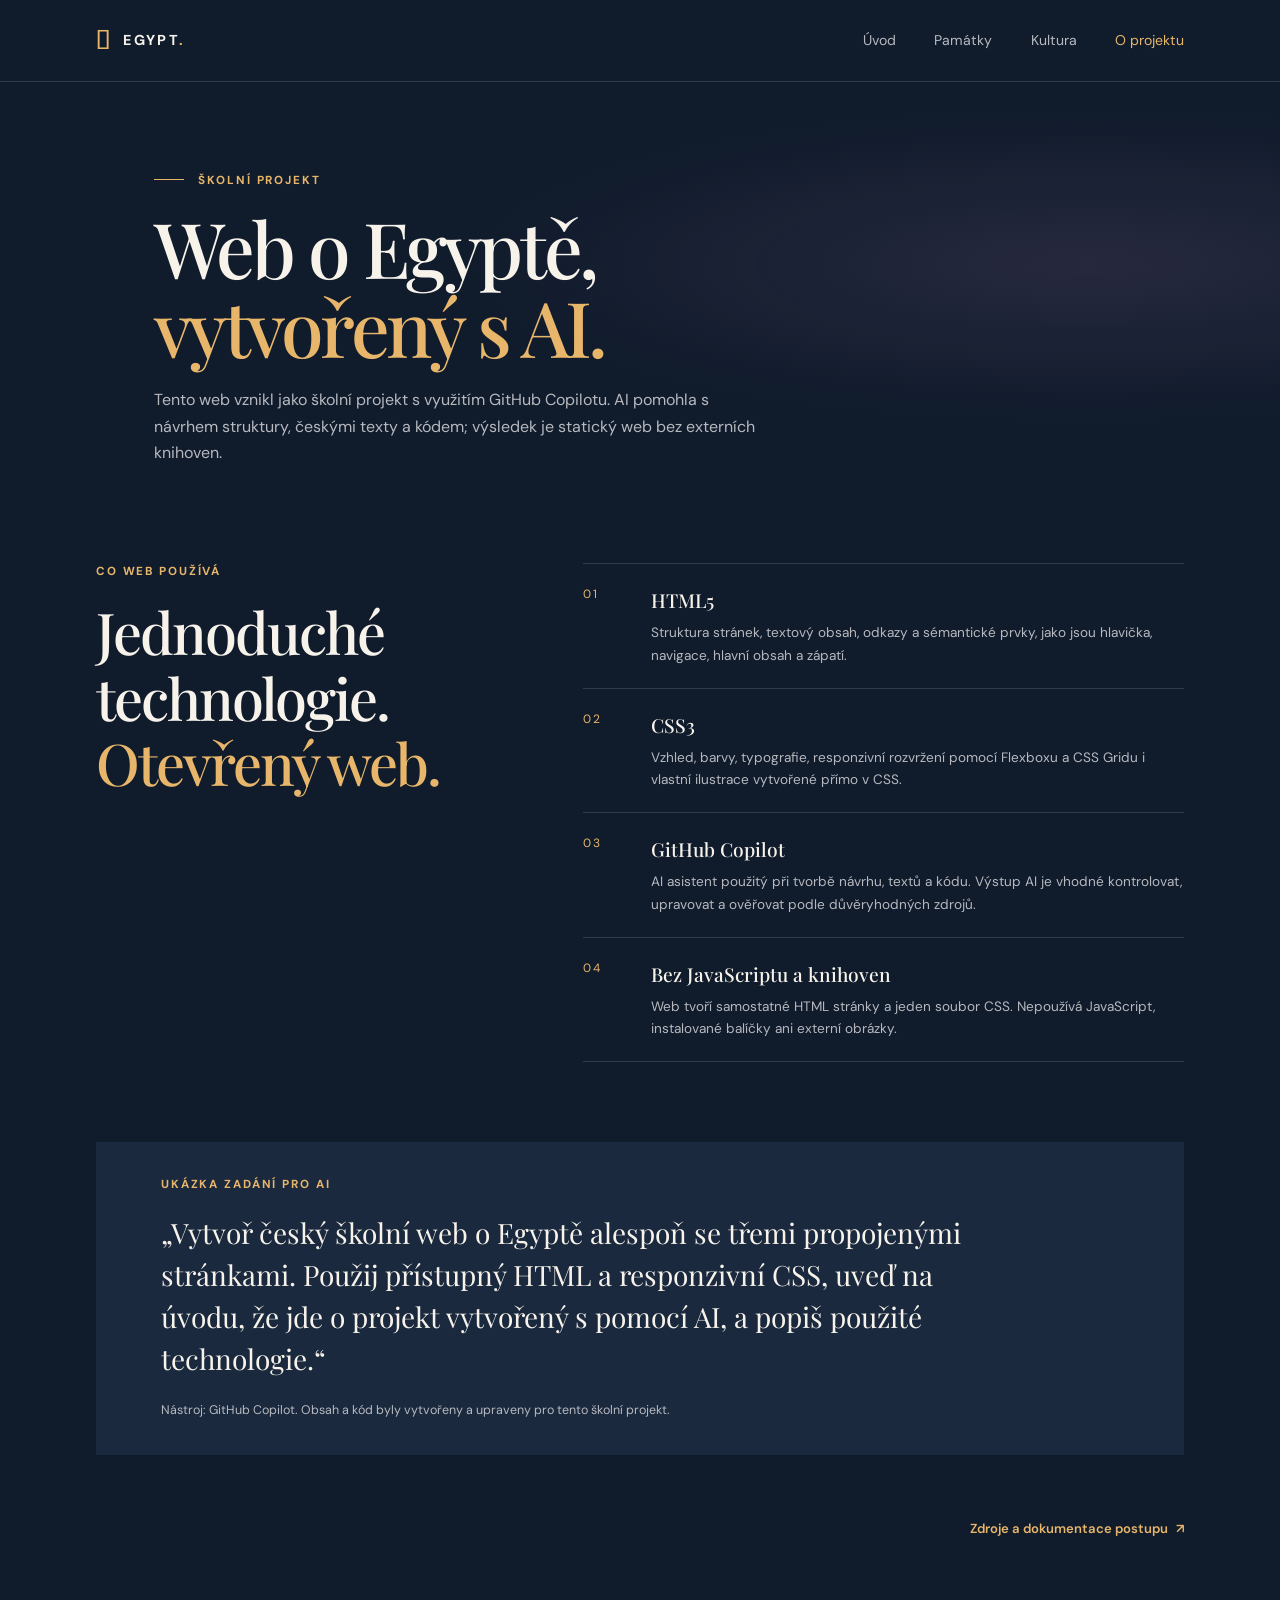
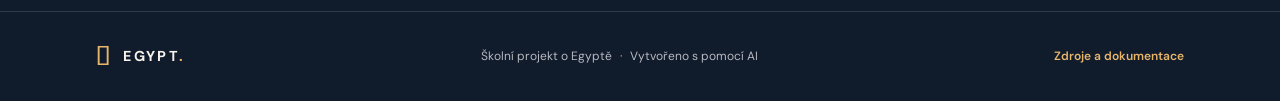
==== technologie.html @ 2acba4a2 "first commit" ====
<!DOCTYPE html>
<html lang="cs">
<head>
  <meta charset="UTF-8">
  <meta name="viewport" content="width=device-width, initial-scale=1.0">
  <meta name="description" content="Informace o školním webovém projektu o Egyptě a technologiích použitých při jeho tvorbě s AI.">
  <meta name="theme-color" content="#101b2c">
  <title>O projektu a technologiích — Egypt</title>
  <link rel="stylesheet" href="css/style.css">
</head>
<body>
  <a class="skip-link" href="#hlavni-obsah">Přeskočit na obsah</a>
  <header class="site-header">
    <a class="brand" href="index.html" aria-label="Egypt — úvodní stránka"><span class="brand-mark" aria-hidden="true">𓂀</span><span>EGYPT<span class="brand-dot">.</span></span></a>
    <nav class="site-nav" aria-label="Hlavní navigace">
      <a href="index.html">Úvod</a>
      <a href="pamatky.html">Památky</a>
      <a href="kultura.html">Kultura</a>
      <a href="technologie.html" aria-current="page">O projektu</a>
    </nav>
  </header>

  <main id="hlavni-obsah">
    <section class="page-hero project-hero">
      <p class="eyebrow"><span class="eyebrow-line"></span> Školní projekt</p>
      <h1>Web o Egyptě,<br><span>vytvořený s AI.</span></h1>
      <p>Tento web vznikl jako školní projekt s využitím GitHub Copilotu. AI pomohla s návrhem struktury, českými texty a kódem; výsledek je statický web bez externích knihoven.</p>
    </section>

    <section class="tech-section section-wrap">
      <div class="section-heading">
        <p class="eyebrow">Co web používá</p>
        <h2>Jednoduché technologie.<br><span>Otevřený web.</span></h2>
      </div>
      <div class="tech-list">
        <article class="tech-item"><span class="tech-number">01</span><div><h3>HTML5</h3><p>Struktura stránek, textový obsah, odkazy a sémantické prvky, jako jsou hlavička, navigace, hlavní obsah a zápatí.</p></div></article>
        <article class="tech-item"><span class="tech-number">02</span><div><h3>CSS3</h3><p>Vzhled, barvy, typografie, responzivní rozvržení pomocí Flexboxu a CSS Gridu i vlastní ilustrace vytvořené přímo v CSS.</p></div></article>
        <article class="tech-item"><span class="tech-number">03</span><div><h3>GitHub Copilot</h3><p>AI asistent použitý při tvorbě návrhu, textů a kódu. Výstup AI je vhodné kontrolovat, upravovat a ověřovat podle důvěryhodných zdrojů.</p></div></article>
        <article class="tech-item"><span class="tech-number">04</span><div><h3>Bez JavaScriptu a knihoven</h3><p>Web tvoří samostatné HTML stránky a jeden soubor CSS. Nepoužívá JavaScript, instalované balíčky ani externí obrázky.</p></div></article>
      </div>
    </section>

    <section class="prompt-panel section-wrap">
      <p class="eyebrow">Ukázka zadání pro AI</p>
      <blockquote>„Vytvoř český školní web o Egyptě alespoň se třemi propojenými stránkami. Použij přístupný HTML a responzivní CSS, uveď na úvodu, že jde o projekt vytvořený s pomocí AI, a popiš použité technologie.“</blockquote>
      <p class="prompt-note">Nástroj: GitHub Copilot. Obsah a kód byly vytvořeny a upraveny pro tento školní projekt.</p>
    </section>
    <div class="next-page section-wrap"><a class="text-link" href="citace.md">Zdroje a dokumentace postupu <span aria-hidden="true">↗</span></a></div>
  </main>

  <footer class="site-footer">
    <a class="brand" href="index.html"><span class="brand-mark" aria-hidden="true">𓂀</span><span>EGYPT<span class="brand-dot">.</span></span></a>
    <p>Školní projekt o Egyptě <span aria-hidden="true">·</span> Vytvořeno s pomocí AI</p>
    <a class="footer-link" href="citace.md">Zdroje a dokumentace</a>
  </footer>
</body>
</html>
---- css/style.css ----
@import url('https://fonts.googleapis.com/css2?family=DM+Sans:wght@400;500;600;700&family=Playfair+Display:wght@500;600;700&display=swap');

:root {
  color-scheme: dark;
  --ink: #f7f3eb;
  --muted: #b7b9bf;
  --night: #101b2c;
  --panel: #172438;
  --gold: #e7b66b;
  --sand: #d78c50;
  --line: rgba(247, 243, 235, .14);
  --serif: 'Playfair Display', Georgia, serif;
  --sans: 'DM Sans', Arial, sans-serif;
}

* { box-sizing: border-box; }

html { scroll-behavior: smooth; }

body {
  margin: 0;
  background: var(--night);
  color: var(--ink);
  font-family: var(--sans);
  line-height: 1.65;
}

a { color: inherit; }

a:focus-visible {
  outline: 2px solid var(--gold);
  outline-offset: 5px;
}

.skip-link {
  position: absolute;
  top: -60px;
  left: 16px;
  z-index: 10;
  padding: 10px 16px;
  background: var(--gold);
  color: var(--night);
}

.skip-link:focus { top: 12px; }

.site-header {
  min-height: 82px;
  padding: 0 7.5%;
  display: flex;
  align-items: center;
  justify-content: space-between;
  gap: 30px;
  border-bottom: 1px solid var(--line);
}

.brand {
  display: inline-flex;
  align-items: center;
  gap: 11px;
  color: var(--ink);
  font-size: .9rem;
  font-weight: 700;
  letter-spacing: .16em;
  text-decoration: none;
}

.brand-mark { color: var(--gold); font-size: 1.7rem; }
.brand-dot { color: var(--gold); }

.site-nav { display: flex; align-items: center; gap: clamp(18px, 3vw, 40px); }

.site-nav a {
  padding: 8px 0;
  color: var(--muted);
  font-size: .88rem;
  text-decoration: none;
  transition: color .2s ease;
}

.site-nav a:hover,
.site-nav a[aria-current="page"] { color: var(--gold); }

.hero {
  min-height: 590px;
  padding: 78px 7.5% 72px;
  display: grid;
  grid-template-columns: 1fr 1.05fr;
  align-items: center;
  gap: 5%;
  overflow: hidden;
}

.hero-copy { position: relative; z-index: 1; }

.eyebrow {
  margin: 0 0 18px;
  color: var(--gold);
  font-size: .73rem;
  font-weight: 700;
  letter-spacing: .16em;
  line-height: 1.5;
  text-transform: uppercase;
}

.eyebrow-line {
  display: inline-block;
  width: 30px;
  height: 1px;
  margin: 0 10px 4px 0;
  background: var(--gold);
}

h1, h2, h3, p { margin-top: 0; }

h1, h2, h3 { font-family: var(--serif); font-weight: 500; }

.hero h1, .page-hero h1 {
  margin-bottom: 20px;
  font-size: clamp(3.5rem, 7vw, 6.25rem);
  line-height: 1.04;
  letter-spacing: -.045em;
}

.hero h1 span, .page-hero h1 span, .section-heading h2 span,
.nile-copy h2 span { color: var(--gold); }

.hero-intro {
  max-width: 470px;
  margin-bottom: 27px;
  color: var(--muted);
  font-size: 1.03rem;
}

.button {
  display: inline-flex;
  align-items: center;
  gap: 24px;
  padding: 13px 19px;
  background: var(--gold);
  color: var(--night);
  font-size: .87rem;
  font-weight: 700;
  text-decoration: none;
  transition: background .2s ease, transform .2s ease;
}

.button:hover { background: #f1ca8c; transform: translateY(-2px); }
.button span { font-size: 1.2rem; }

.hero-note {
  margin: 28px 0 0;
  color: #9299a4;
  font-size: .75rem;
  letter-spacing: .07em;
}

.hero-note span { padding: 0 7px; color: var(--gold); }

.hero-art {
  position: relative;
  min-height: 430px;
  overflow: hidden;
  background: linear-gradient(180deg, #253650 0%, #b86950 55%, #e6a463 100%);
}

.sun, .nile-sun {
  position: absolute;
  top: 16%;
  right: 23%;
  width: 105px;
  height: 105px;
  border-radius: 50%;
  background: #f4d18e;
  box-shadow: 0 0 55px rgba(244, 209, 142, .35);
}

.horizon { position: absolute; right: 0; bottom: 0; left: 0; height: 28%; background: #b96745; }

.pyramid {
  position: absolute;
  z-index: 1;
  bottom: 22%;
  width: 0;
  height: 0;
  border-right: 145px solid transparent;
  border-bottom: 190px solid #443c3a;
  border-left: 145px solid transparent;
  filter: drop-shadow(0 12px 12px rgba(30, 25, 30, .18));
}

.pyramid::after {
  position: absolute;
  top: 8px;
  left: 0;
  width: 0;
  height: 0;
  border-right: 145px solid transparent;
  border-bottom: 182px solid #78604d;
  content: "";
}

.pyramid-back { right: 7%; bottom: 29%; transform: scale(.65); transform-origin: bottom; opacity: .8; }
.pyramid-front { right: 29%; }

.dune { position: absolute; z-index: 2; right: -10%; bottom: -16%; width: 120%; height: 37%; border-radius: 50% 50% 0 0; }
.dune-back { background: #cd8150; transform: rotate(-7deg); }
.dune-front { right: 10%; bottom: -24%; background: #e0a05f; transform: rotate(7deg); }

.art-caption {
  position: absolute;
  z-index: 3;
  right: 20px;
  bottom: 17px;
  color: #fff3e1;
  font-size: .68rem;
  line-height: 1.5;
  text-align: right;
  text-shadow: 0 1px 5px #523b35;
}

.art-sparkle { position: absolute; color: #ffe2aa; }
.sparkle-one { top: 22%; left: 17%; font-size: 1.2rem; }
.sparkle-two { top: 38%; right: 11%; font-size: .9rem; }

.notice {
  min-height: 78px;
  padding: 18px 7.5%;
  display: flex;
  align-items: center;
  gap: 16px;
  background: #1a293e;
}

.notice-icon { color: var(--gold); font-size: 1.2rem; }
.notice p { flex: 1; margin: 0; color: #c4c6cb; font-size: .82rem; }
.notice strong { color: var(--ink); }
.notice a, .text-link, .footer-link { color: var(--gold); font-size: .82rem; font-weight: 600; text-decoration: none; }
.notice a span, .text-link span { padding-left: 5px; }
.notice a:hover, .text-link:hover, .footer-link:hover { color: #f5d298; }

.section-wrap { width: min(1100px, 85%); margin-right: auto; margin-left: auto; }

.intro-section {
  padding-top: 100px;
  padding-bottom: 62px;
  display: grid;
  grid-template-columns: 1fr 1fr;
  gap: 10%;
}

.section-heading h2, .nile-copy h2 {
  margin-bottom: 0;
  font-size: clamp(2.4rem, 4.5vw, 3.8rem);
  line-height: 1.14;
  letter-spacing: -.035em;
}

.intro-text { align-self: end; padding-bottom: 6px; }
.intro-text p, .landmark-copy > p:not(.eyebrow), .nile-copy > p:not(.eyebrow) { color: var(--muted); font-size: .94rem; }
.intro-text .text-link { display: inline-block; margin-top: 8px; }

.feature-grid { padding-bottom: 100px; display: grid; grid-template-columns: repeat(3, 1fr); gap: 16px; }

.feature-card {
  position: relative;
  min-height: 220px;
  padding: 24px;
  display: flex;
  flex-direction: column;
  justify-content: space-between;
  overflow: hidden;
  border: 1px solid var(--line);
  background: var(--panel);
  text-decoration: none;
  transition: transform .2s ease, border-color .2s ease;
}

.feature-card:hover { transform: translateY(-4px); border-color: var(--gold); }
.feature-card::after { position: absolute; right: -36px; bottom: -65px; width: 170px; height: 170px; border: 1px solid rgba(231, 182, 107, .22); border-radius: 50%; content: ""; }
.feature-nile { background: linear-gradient(145deg, #172438, #15394a); }
.feature-project { background: linear-gradient(145deg, #172438, #352c32); }
.card-number { color: var(--muted); font-size: .68rem; letter-spacing: .14em; }
.card-icon { color: var(--gold); font-family: var(--serif); font-size: 2rem; }
.feature-card h3 { max-width: 210px; margin: 0; font-size: 1.35rem; line-height: 1.3; }
.card-arrow { position: absolute; right: 24px; bottom: 22px; color: var(--gold); }

.site-footer {
  min-height: 90px;
  padding: 20px 7.5%;
  display: flex;
  align-items: center;
  justify-content: space-between;
  gap: 20px;
  border-top: 1px solid var(--line);
}

.site-footer p { margin: 0; color: var(--muted); font-size: .75rem; }
.site-footer p span { padding: 0 5px; color: var(--gold); }
.footer-link { font-size: .75rem; }

.page-hero {
  min-height: 350px;
  padding: 90px 12% 72px;
  background: radial-gradient(ellipse at 86% 30%, rgba(162, 96, 65, .25), transparent 40%), var(--night);
}

.page-hero h1 { margin-bottom: 20px; font-size: clamp(3rem, 6vw, 5rem); }
.page-hero > p:last-child { max-width: 610px; margin-bottom: 0; color: var(--muted); font-size: 1rem; }

.landmark-list { padding-top: 25px; padding-bottom: 50px; }

.landmark {
  padding: 32px 0;
  display: grid;
  grid-template-columns: .88fr 1.12fr;
  align-items: center;
  gap: 7%;
  border-bottom: 1px solid var(--line);
}

.landmark-visual {
  position: relative;
  min-height: 240px;
  overflow: hidden;
  background: linear-gradient(150deg, #334055, #bd7853);
}

.landmark-visual > span {
  position: absolute;
  z-index: 2;
  top: 16px;
  left: 18px;
  color: rgba(255, 244, 225, .8);
  font-family: var(--serif);
  font-size: 1.25rem;
}

.visual-giza { background: linear-gradient(180deg, #35435b 0%, #b87958 62%, #e3aa66 100%); }
.mini-pyramid { position: absolute; bottom: 18%; left: 28%; width: 0; height: 0; border-right: 90px solid transparent; border-bottom: 128px solid #584b43; border-left: 90px solid transparent; }
.mini-pyramid::after { position: absolute; top: 8px; left: 0; border-right: 90px solid transparent; border-bottom: 120px solid #8a6c50; border-left: 90px solid transparent; content: ""; }
.mini-pyramid.small { left: 56%; transform: scale(.55); transform-origin: bottom; }

.visual-sphinx { display: grid; place-items: center; background: linear-gradient(155deg, #24364a, #a7674e 70%, #dc9a5e); }
.sphinx-shape { position: relative; width: 64%; height: 64px; margin-top: 65px; border-radius: 55% 40% 15% 15%; background: linear-gradient(180deg, #d19a61, #735843); box-shadow: 0 22px 0 -7px #604d40; }
.sphinx-shape::before { position: absolute; top: -43px; left: 17%; width: 48px; height: 60px; border-radius: 45% 45% 25% 25%; background: #c18b59; content: ""; }
.sphinx-shape::after { position: absolute; top: -39px; left: 12%; width: 60px; height: 19px; border-radius: 50% 50% 0 0; background: #463e3d; content: ""; }

.visual-luxor { background: linear-gradient(180deg, #35445a, #ad7955 72%, #d89c61); }
.temple-columns { position: absolute; right: 10%; bottom: 0; left: 10%; height: 74%; display: flex; align-items: end; justify-content: space-around; border-top: 13px solid #d0a16a; }
.temple-columns i { width: 13%; height: 92%; background: linear-gradient(90deg, #8c7155, #e0b576 50%, #91704f); }

.landmark-copy h2 { margin: 0 0 12px; font-size: 2.2rem; }
.landmark-copy .eyebrow { margin-bottom: 12px; font-size: .68rem; }
.separator { padding: 0 5px; color: #6f7782; }
.fact-tag { display: inline-block; padding: 5px 9px; border: 1px solid rgba(231, 182, 107, .35); color: var(--gold); font-size: .67rem; letter-spacing: .04em; }

.callout {
  margin-top: 14px;
  margin-bottom: 45px;
  padding: 24px 28px;
  display: flex;
  align-items: center;
  gap: 22px;
  background: var(--panel);
}

.callout-symbol { color: var(--gold); font-size: 2rem; }
.callout .eyebrow { margin-bottom: 5px; }
.callout p:last-child { max-width: 770px; margin-bottom: 0; color: #d0d1d4; font-size: .9rem; }
.next-page { padding-bottom: 70px; text-align: right; }

.culture-hero { background: radial-gradient(ellipse at 85% 50%, rgba(38, 104, 119, .28), transparent 40%), var(--night); }

.nile-panel {
  min-height: 370px;
  margin-top: 15px;
  margin-bottom: 100px;
  display: grid;
  grid-template-columns: 1fr 1fr;
  background: var(--panel);
}

.nile-art { position: relative; min-height: 340px; overflow: hidden; background: linear-gradient(160deg, #d98e5a 0%, #edbd79 58%, #d18a56 100%); }
.nile-sun { top: 14%; right: 14%; width: 75px; height: 75px; background: #ffe0a2; box-shadow: none; }
.nile-river { position: absolute; top: 37%; left: -12%; width: 130%; height: 105px; border-radius: 50%; background: linear-gradient(180deg, #397b88, #215665); transform: rotate(-17deg); box-shadow: 0 12px 0 rgba(255, 226, 162, .25); }
.nile-label { position: absolute; z-index: 1; top: 51%; left: 43%; color: #f4ead5; font-size: .7rem; font-weight: 700; letter-spacing: .18em; transform: rotate(-17deg); }
.nile-copy { align-self: center; padding: 35px clamp(25px, 5vw, 65px); }
.nile-copy h2 { margin-bottom: 19px; }

.culture-section { padding-bottom: 90px; }
.culture-section .section-heading { margin-bottom: 35px; }
.culture-cards { display: grid; grid-template-columns: repeat(3, 1fr); gap: 16px; }
.culture-card { min-height: 245px; padding: 25px; border: 1px solid var(--line); background: rgba(23, 36, 56, .65); }
.culture-icon { display: inline-block; margin-bottom: 19px; color: var(--gold); font-size: 1.7rem; }
.culture-card .eyebrow { margin-bottom: 7px; font-size: .65rem; }
.culture-card h3 { margin-bottom: 10px; font-size: 1.35rem; }
.culture-card p:last-child { margin-bottom: 0; color: var(--muted); font-size: .83rem; }

.quote-panel { margin-bottom: 72px; padding: 28px 35px; display: flex; align-items: center; gap: 22px; border-left: 2px solid var(--gold); background: #172438; }
.quote-mark { color: var(--gold); font-family: var(--serif); font-size: 3.5rem; line-height: 1; }
.quote-panel p { margin: 0; color: #d5d4d0; font-family: var(--serif); font-size: 1.25rem; }

.project-hero { background: radial-gradient(ellipse at 85% 40%, rgba(128, 95, 133, .2), transparent 40%), var(--night); }
.tech-section { padding-top: 25px; padding-bottom: 80px; display: grid; grid-template-columns: .8fr 1.2fr; gap: 8%; }
.tech-section .section-heading { align-self: start; }
.tech-list { border-top: 1px solid var(--line); }
.tech-item { padding: 21px 0; display: grid; grid-template-columns: 52px 1fr; gap: 16px; border-bottom: 1px solid var(--line); }
.tech-number { color: var(--gold); font-size: .75rem; letter-spacing: .12em; }
.tech-item h3 { margin-bottom: 5px; font-size: 1.2rem; }
.tech-item p { margin-bottom: 0; color: var(--muted); font-size: .85rem; }

.prompt-panel { margin-bottom: 60px; padding: 34px clamp(24px, 6vw, 65px); background: #1a293e; }
.prompt-panel blockquote { max-width: 810px; margin: 0 0 20px; color: var(--ink); font-family: var(--serif); font-size: clamp(1.25rem, 2.5vw, 1.75rem); line-height: 1.5; }
.prompt-note { margin: 0; color: var(--muted); font-size: .78rem; }

@media (max-width: 760px) {
  .site-header { min-height: auto; padding: 18px 6%; align-items: flex-start; flex-direction: column; gap: 12px; }
  .site-nav { width: 100%; gap: clamp(14px, 5vw, 28px); overflow-x: auto; }
  .site-nav a { white-space: nowrap; font-size: .8rem; }
  .hero { min-height: auto; padding: 64px 7% 50px; grid-template-columns: 1fr; gap: 38px; }
  .hero-art { min-height: 340px; }
  .pyramid { transform: scale(.82); transform-origin: bottom right; }
  .pyramid-back { transform: scale(.55); }
  .notice { padding: 18px 7%; align-items: flex-start; flex-wrap: wrap; }
  .notice p { flex-basis: calc(100% - 45px); }
  .notice a { margin-left: 39px; }
  .section-wrap { width: 86%; }
  .intro-section { padding-top: 70px; grid-template-columns: 1fr; gap: 24px; }
  .feature-grid { padding-bottom: 65px; grid-template-columns: 1fr; }
  .feature-card { min-height: 185px; }
  .site-footer { padding: 24px 7%; align-items: flex-start; flex-direction: column; gap: 12px; }
  .page-hero { min-height: auto; padding: 68px 7% 50px; }
  .landmark { grid-template-columns: 1fr; gap: 22px; }
  .landmark-visual { min-height: 220px; }
  .nile-panel { grid-template-columns: 1fr; margin-bottom: 70px; }
  .nile-art { min-height: 260px; }
  .nile-copy { padding: 35px 28px; }
  .culture-cards { grid-template-columns: 1fr; }
  .culture-card { min-height: auto; }
  .tech-section { grid-template-columns: 1fr; gap: 35px; }
  .quote-panel { align-items: flex-start; }
}

@media (prefers-reduced-motion: reduce) {
  html { scroll-behavior: auto; }
  *, *::before, *::after { transition-duration: .01ms !important; }
}
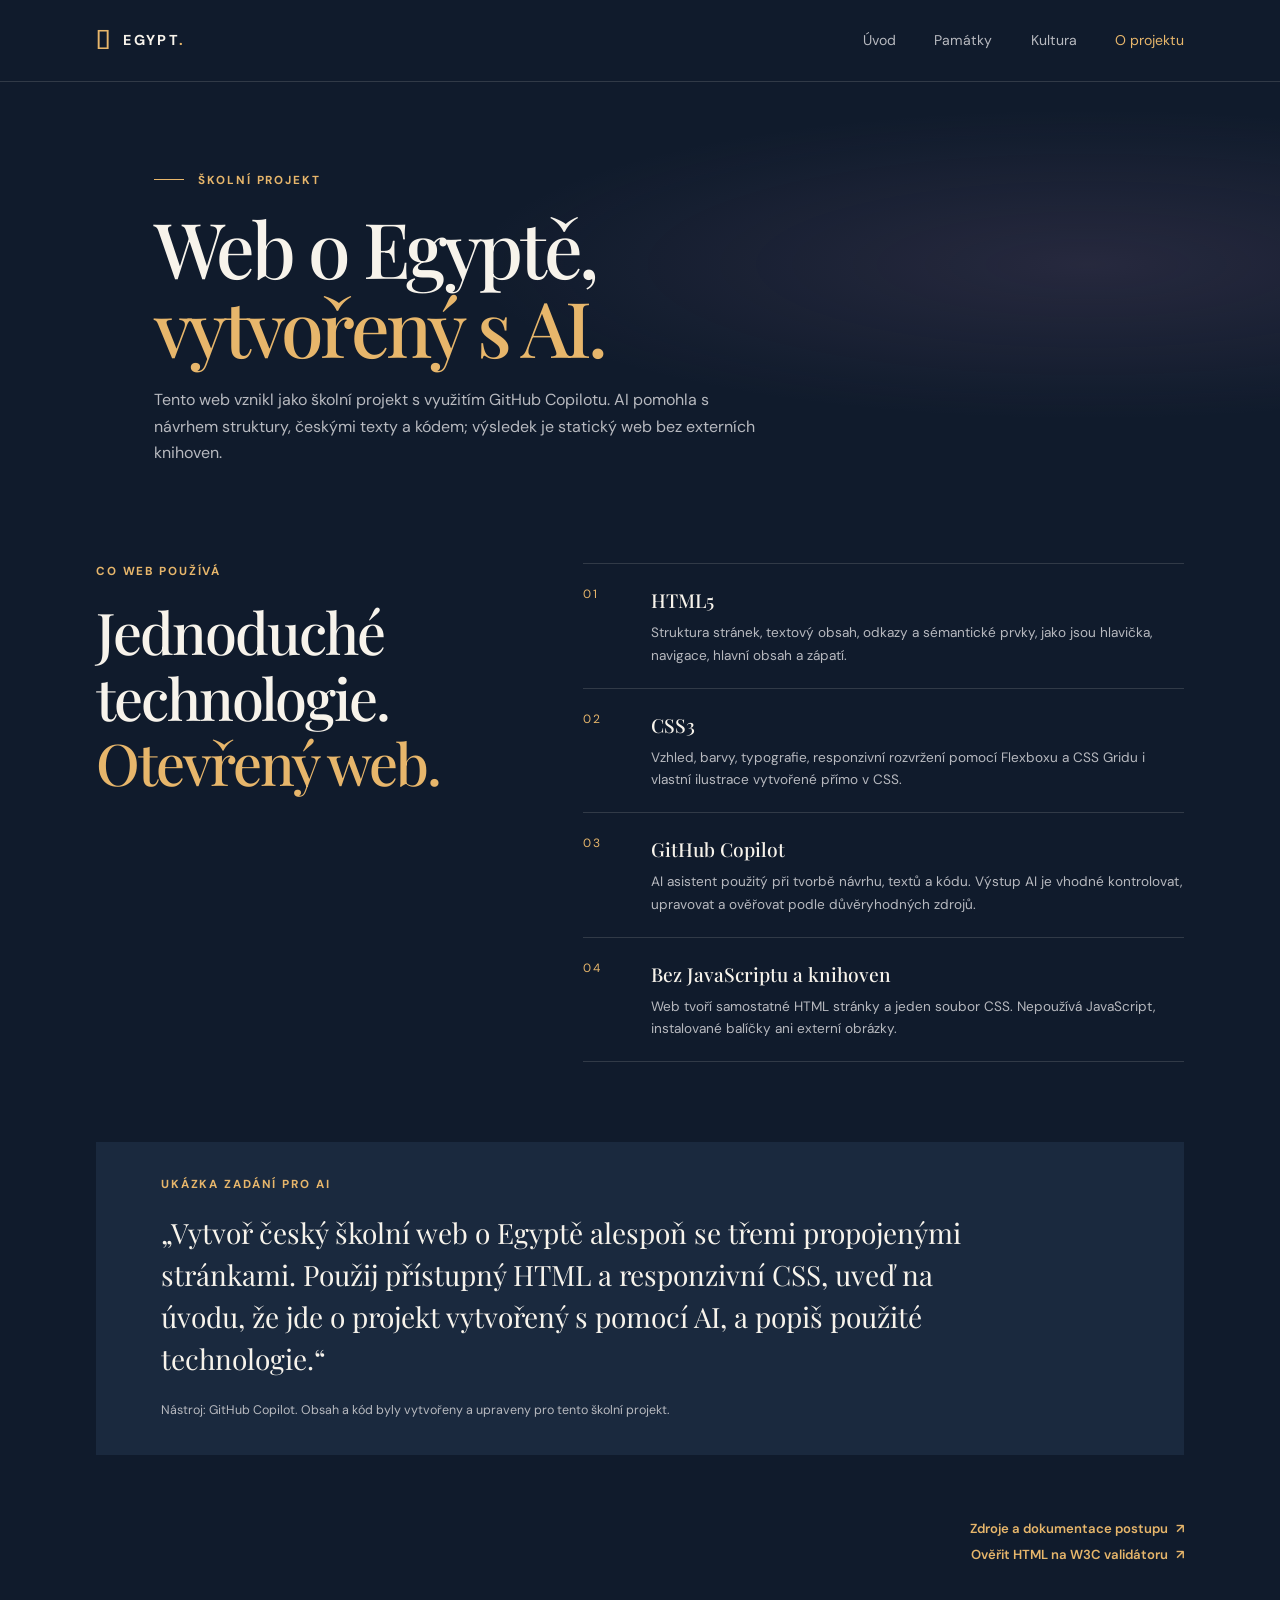
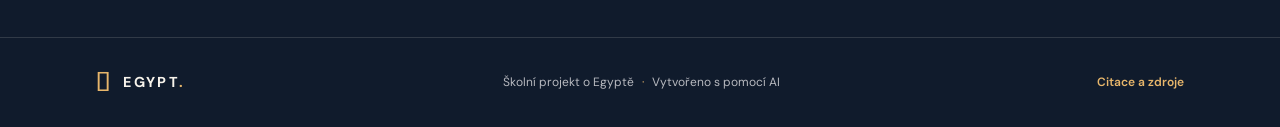
==== commit 2326af8e: "coomitvalidator" ====
--- a/technologie.html
+++ b/technologie.html
@@ -45,13 +45,16 @@
       <blockquote>„Vytvoř český školní web o Egyptě alespoň se třemi propojenými stránkami. Použij přístupný HTML a responzivní CSS, uveď na úvodu, že jde o projekt vytvořený s pomocí AI, a popiš použité technologie.“</blockquote>
       <p class="prompt-note">Nástroj: GitHub Copilot. Obsah a kód byly vytvořeny a upraveny pro tento školní projekt.</p>
     </section>
-    <div class="next-page section-wrap"><a class="text-link" href="citace.md">Zdroje a dokumentace postupu <span aria-hidden="true">↗</span></a></div>
+    <div class="next-page section-wrap">
+      <a class="text-link" href="citace.md">Zdroje a dokumentace postupu <span aria-hidden="true">↗</span></a><br>
+      <a class="text-link" href="https://validator.w3.org/nu/">Ověřit HTML na W3C validátoru <span aria-hidden="true">↗</span></a>
+    </div>
   </main>
 
   <footer class="site-footer">
     <a class="brand" href="index.html"><span class="brand-mark" aria-hidden="true">𓂀</span><span>EGYPT<span class="brand-dot">.</span></span></a>
     <p>Školní projekt o Egyptě <span aria-hidden="true">·</span> Vytvořeno s pomocí AI</p>
-    <a class="footer-link" href="citace.md">Zdroje a dokumentace</a>
+    <a class="footer-link" href="citace.md">Citace a zdroje</a>
   </footer>
 </body>
 </html>
